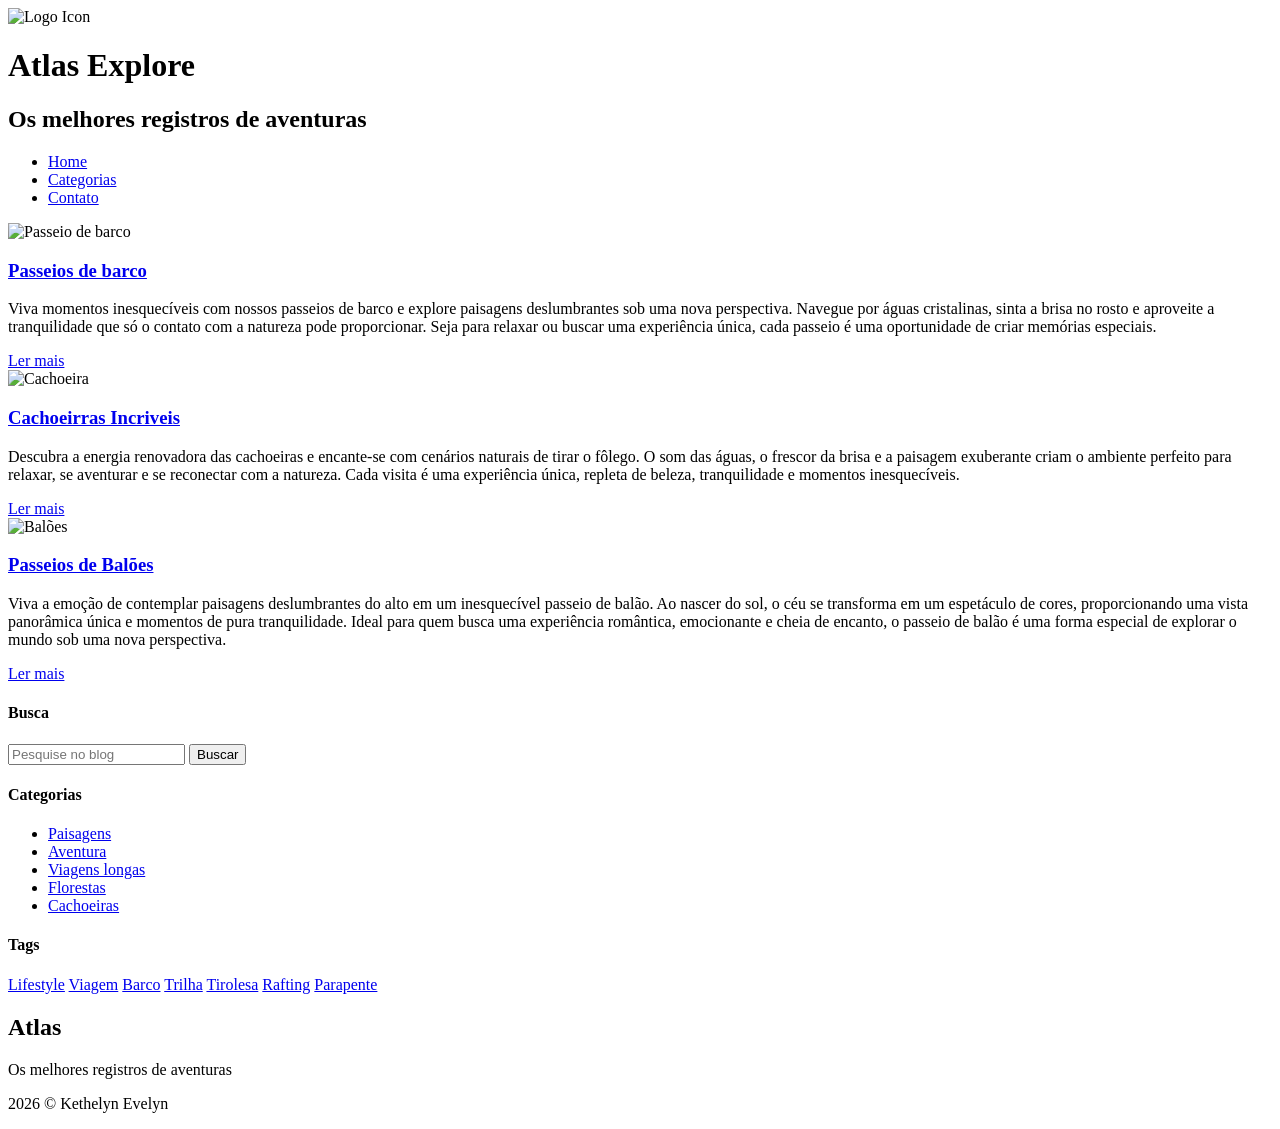
==== index.html @ 81e40a63 "Update and rename Atlas Explore/index.html to index.html" ====
<!DOCTYPE html>
<html lang="en">
  <head>
    <meta charset="UTF-8" />
    <meta http-equiv="X-UA-Compatible" content="IE=edge" />
    <meta name="viewport" content="width=device-width, initial-scale=1.0" />
    <title>Blog Semântico</title>
    <link rel="stylesheet" href="css/styles.css" />
    <link rel="stylesheet" href="categorias.css" />
    
  </head>
  <body>
    <header class="header-container">
  <img src="img/ChatGPT Image 1 de mar. de 2026, 18_21_22.png" alt="Logo Icon" class="logo-img">
  <h1 class="atlas-title">Atlas Explore</h1>
</header>
    <nav id="navbar">
      <div id="navbar-inner">
        <h2>Os melhores registros de aventuras</h2>
        <ul id="nav-links">
          <li><a href="#">Home</a></li>
          <li><a href="categorias.html">Categorias</a></li>
          <li><a href="contato.html">Contato</a></li>
        </ul>
      </div>
    </nav>
    <div class="container">
      <main id="posts-container">
        <article class="post">
          <img src="img/f1.jpg" alt="Passeio de barco" />
          <h3 class="title"><a href="#">Passeios de barco</a></h3>
          <p class="description">
            Viva momentos inesquecíveis com nossos passeios de barco e explore paisagens deslumbrantes sob uma nova perspectiva. Navegue por águas cristalinas, sinta a brisa no rosto e aproveite a tranquilidade que só o contato com a natureza pode proporcionar. Seja para relaxar ou buscar uma experiência única, cada passeio é uma oportunidade de criar memórias especiais.
          </p>
          <a href="#">Ler mais</a>
        </article>
        <article class="post">
          <img src="img/f2.jpg" alt="Cachoeira" />
          <h3 class="title"><a href="#">Cachoeirras Incriveis</a></h3>
          <p class="description">
            Descubra a energia renovadora das cachoeiras e encante-se com cenários naturais de tirar o fôlego. O som das águas, o frescor da brisa e a paisagem exuberante criam o ambiente perfeito para relaxar, se aventurar e se reconectar com a natureza. Cada visita é uma experiência única, repleta de beleza, tranquilidade e momentos inesquecíveis.
          </p>
          <a href="#">Ler mais</a>
        </article>
        <article class="post">
          <img src="img/f3.jpg" alt="Balões" />
          <h3 class="title"><a href="#">Passeios de Balões</a></h3>
          <p class="description">
            Viva a emoção de contemplar paisagens deslumbrantes do alto em um inesquecível passeio de balão. Ao nascer do sol, o céu se transforma em um espetáculo de cores, proporcionando uma vista panorâmica única e momentos de pura tranquilidade. Ideal para quem busca uma experiência romântica, emocionante e cheia de encanto, o passeio de balão é uma forma especial de explorar o mundo sob uma nova perspectiva.
          </p>
          <a href="#">Ler mais</a>
        </article>
      </main>
      <aside id="sidebar">
        <section id="search-bar">
          <h4>Busca</h4>
          <form>
            <input type="text" placeholder="Pesquise no blog" />
            <input type="submit" value="Buscar" />
          </form>
        </section>
        <section id="categories">
          <h4>Categorias</h4>
          <nav>
            <ul>
              <li><a href="#">Paisagens</a></li>
              <li><a href="#">Aventura</a></li>
              <li><a href="#">Viagens longas</a></li>
              <li><a href="#">Florestas</a></li>
              <li><a href="#">Cachoeiras</a></li>
            </ul>
          </nav>
        </section>
        <section id="tags">
          <h4>Tags</h4>
          <div id="tags-container">
            <a href="#">Lifestyle</a>
            <a href="#">Viagem</a>
            <a href="#">Barco</a>
            <a href="#">Trilha</a>
            <a href="#">Tirolesa</a>
            <a href="#">Rafting</a>
            <a href="#">Parapente</a>
          </div>
        </section>
      </aside>
    </div>
    <footer id="footer">
      <h2>Atlas</h2>
      <p>Os melhores registros de aventuras</p>
      <p>2026 © Kethelyn Evelyn</p>
    </footer>
  </body>
</html>
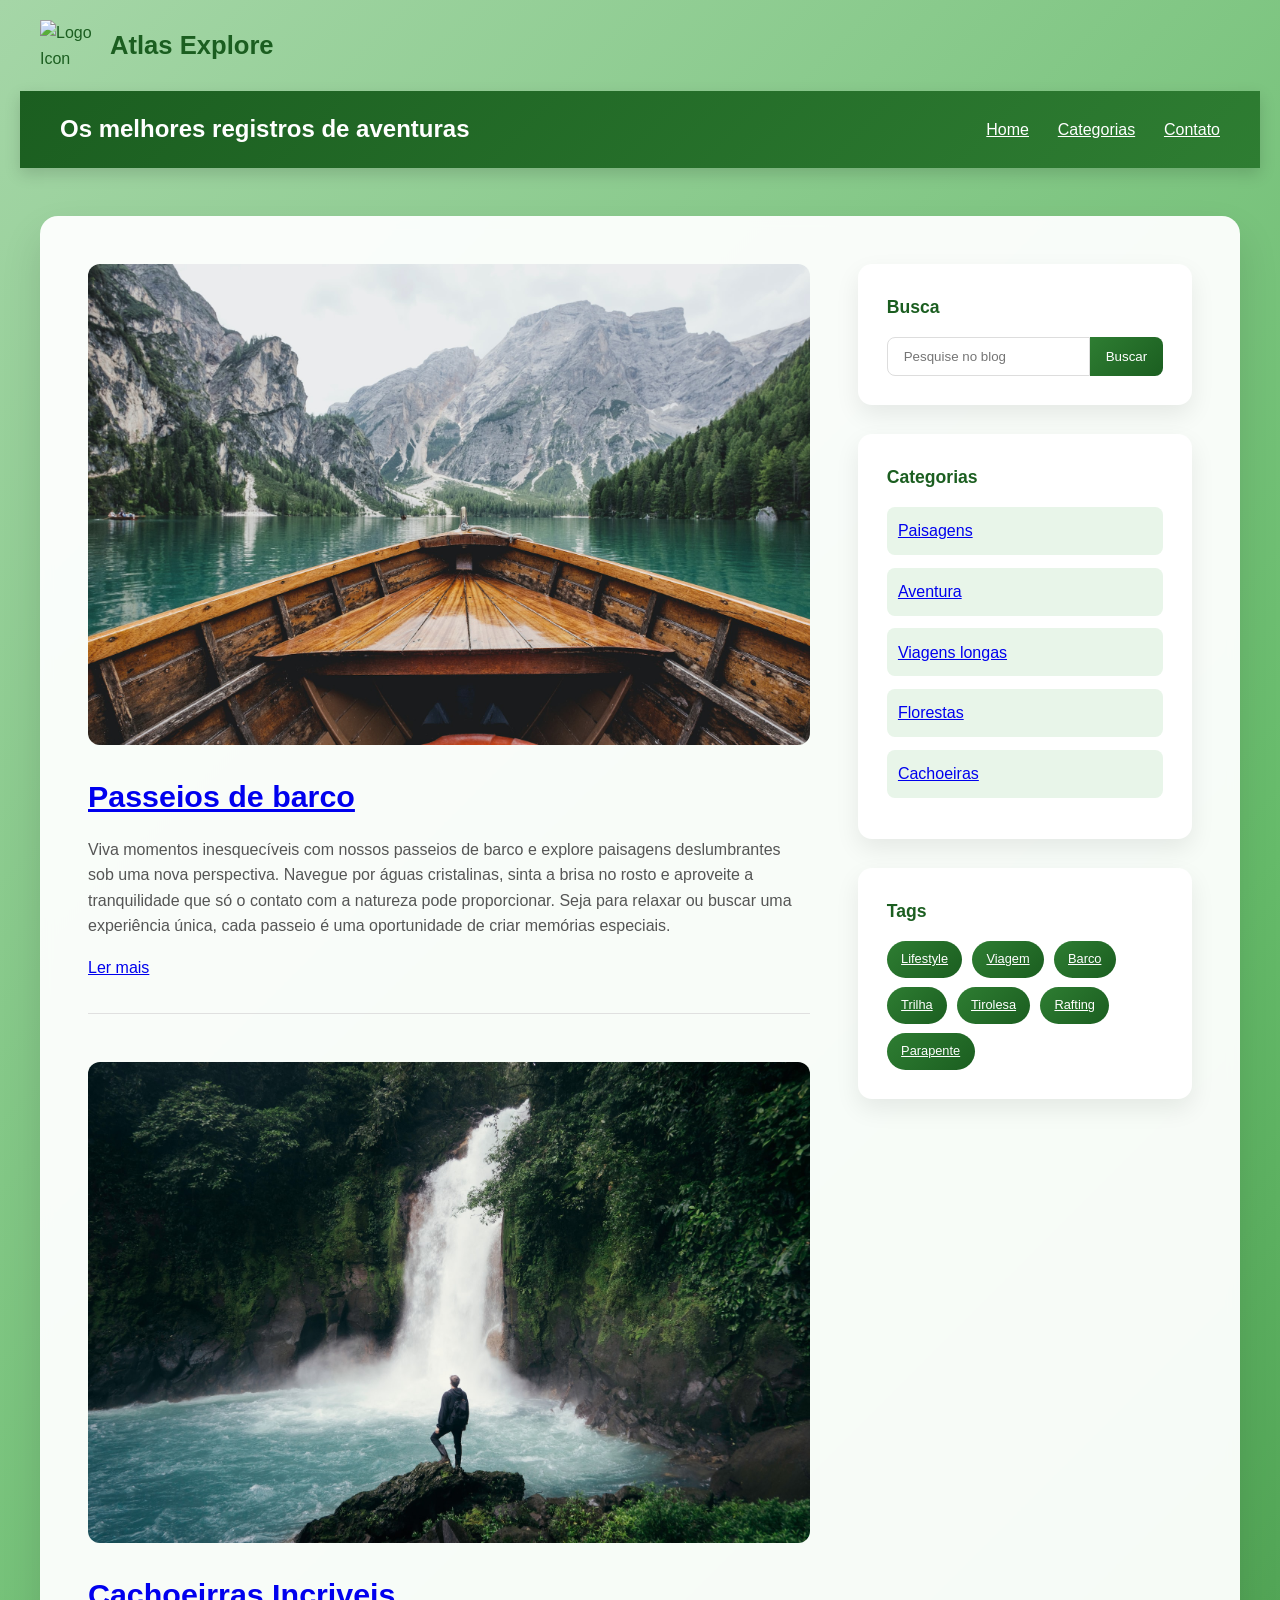
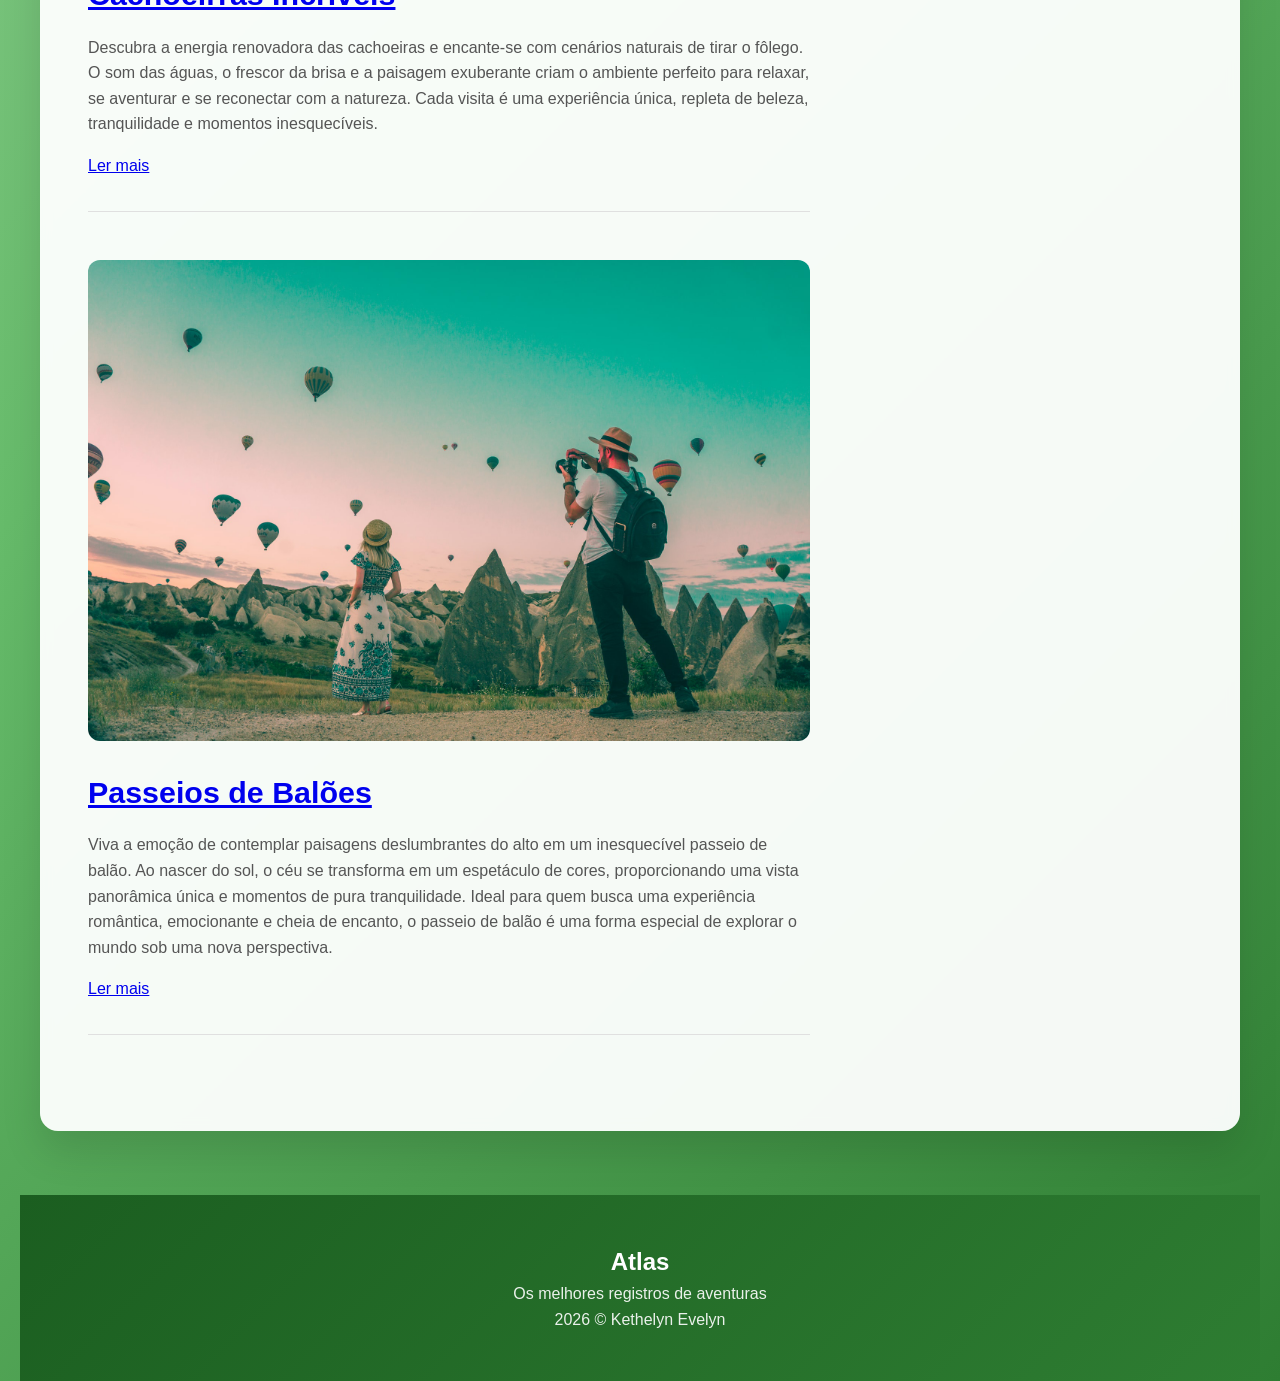
==== commit 434cecfe: "Add files via upload" ====
--- a/index.html
+++ b/index.html
@@ -91,4 +91,4 @@
       <p>2026 © Kethelyn Evelyn</p>
     </footer>
   </body>
-</html>
+</html>
--- a/css/styles.css
+++ b/css/styles.css
@@ -0,0 +1,258 @@
+/* ================= RESET ================= */
+* {
+  margin: 0;
+  padding: 0;
+  box-sizing: border-box;
+}
+
+/* ================= BASE ================= */
+body {
+  font-family: 'Segoe UI', Arial, sans-serif;
+  background: linear-gradient(135deg, #A5D6A7 0%, #66BB6A 100%);
+  color: #1B5E20;
+  min-height: 100vh;
+  line-height: 1.6;
+}
+
+/* ================= HEADER ================= */
+.header-container {
+  display: flex;
+  align-items: center;
+  gap: 15px;
+  padding: 20px;
+}
+
+.logo-img {
+  width: 55px;
+  height: auto;
+}
+
+.atlas-title {
+  font-size: 1.6rem;
+  font-weight: 700;
+}
+
+/* ================= NAVBAR ================= */
+#navbar {
+  background: linear-gradient(135deg, #1B5E20, #2E7D32);
+  padding: 1.2rem 2.5rem;
+  box-shadow: 0 6px 15px rgba(0, 0, 0, 0.15);
+}
+
+#navbar-inner {
+  display: flex;
+  justify-content: space-between;
+  align-items: center;
+  max-width: 1200px;
+  margin: 0 auto;
+  color: white;
+}
+
+#navbar a {
+  color: white;
+  font-weight: 500;
+  position: relative;
+}
+
+#navbar a::after {
+  content: "";
+  position: absolute;
+  width: 0%;
+  height: 2px;
+  left: 0;
+  bottom: -4px;
+  background: #A5D6A7;
+  transition: 0.3s;
+}
+
+#navbar a:hover::after {
+  width: 100%;
+}
+
+#nav-links {
+  display: flex;
+  gap: 1.8rem;
+  list-style: none;
+}
+
+/* ================= CONTAINER PRINCIPAL ================= */
+.container {
+  display: flex;
+  gap: 3rem;
+  max-width: 1200px;
+  margin: 3rem auto;
+  padding: 3rem;
+  background: rgba(255, 255, 255, 0.95);
+  backdrop-filter: blur(6px);
+  border-radius: 18px;
+  box-shadow: 0 20px 40px rgba(0, 0, 0, 0.12);
+}
+
+/* ================= POSTS ================= */
+#posts-container {
+  flex: 3 1 0;
+}
+
+.post {
+  margin-bottom: 3rem;
+  padding-bottom: 2rem;
+  border-bottom: 1px solid #e0e0e0;
+}
+
+.post img {
+  width: 100%;
+  border-radius: 12px;
+  margin-bottom: 1.2rem;
+  transition: 0.4s ease;
+}
+
+.post img:hover {
+  transform: scale(1.02);
+}
+
+.title {
+  font-size: 1.9rem;
+  margin-bottom: 1rem;
+  font-weight: 700;
+}
+
+.description {
+  margin-bottom: 1rem;
+  color: #555;
+}
+
+.author {
+  font-weight: 600;
+  color: #2E7D32;
+}
+
+/* ================= SIDEBAR ================= */
+#sidebar {
+  flex: 1 1 0;
+}
+
+#search-bar,
+#categories,
+#tags {
+  background: #ffffff;
+  padding: 1.8rem;
+  border-radius: 14px;
+  margin-bottom: 1.8rem;
+  box-shadow: 0 10px 25px rgba(0, 0, 0, 0.08);
+}
+
+#search-bar h4,
+#categories h4,
+#tags h4 {
+  margin-bottom: 1rem;
+  font-size: 1.1rem;
+  font-weight: 600;
+}
+
+/* ================= BUSCA ================= */
+#search-bar form {
+  display: flex;
+}
+
+#search-bar input {
+  padding: 0.7rem 1rem;
+  border: 1px solid #ddd;
+  outline: none;
+  transition: 0.3s;
+}
+
+#search-bar input[type="text"] {
+  flex: 1;
+  border-radius: 8px 0 0 8px;
+}
+
+#search-bar input[type="text"]:focus {
+  border-color: #2E7D32;
+}
+
+#search-bar input[type="submit"] {
+  background: linear-gradient(135deg, #2E7D32, #1B5E20);
+  color: white;
+  border: none;
+  border-radius: 0 8px 8px 0;
+  cursor: pointer;
+  transition: 0.3s;
+}
+
+#search-bar input[type="submit"]:hover {
+  opacity: 0.9;
+}
+
+/* ================= CATEGORIAS ================= */
+#categories ul {
+  list-style: none;
+}
+
+#categories li {
+  margin-bottom: 0.8rem;
+}
+
+#categories a {
+  display: block;
+  padding: 0.7rem;
+  background-color: #E8F5E9;
+  border-radius: 8px;
+  transition: 0.3s;
+}
+
+#categories a:hover {
+  background-color: #C8E6C9;
+  transform: translateX(5px);
+}
+
+/* ================= TAGS ================= */
+#tags-container {
+  display: flex;
+  flex-wrap: wrap;
+  gap: 0.6rem;
+}
+
+#tags-container a {
+  background: linear-gradient(135deg, #2E7D32, #1B5E20);
+  color: white;
+  padding: 0.5rem 0.9rem;
+  border-radius: 25px;
+  font-size: 0.8rem;
+  transition: 0.3s ease;
+}
+
+#tags-container a:hover {
+  transform: translateY(-3px);
+  box-shadow: 0 8px 15px rgba(0,0,0,0.15);
+}
+
+/* ================= FOOTER ================= */
+#footer {
+  background: linear-gradient(135deg, #1B5E20, #2E7D32);
+  color: white;
+  text-align: center;
+  padding: 3rem;
+  margin-top: 4rem;
+}
+
+#footer p {
+  opacity: 0.9;
+}
+
+/* ================= RESPONSIVO ================= */
+@media (max-width: 768px) {
+  .container {
+    flex-direction: column;
+    padding: 2rem;
+  }
+
+  #navbar-inner {
+    flex-direction: column;
+    gap: 1rem;
+  }
+
+  #nav-links {
+    flex-wrap: wrap;
+    justify-content: center;
+  }
+}
--- a/categorias.css
+++ b/categorias.css
@@ -0,0 +1,176 @@
+/* ================= BASE ================= */
+body {
+  font-family: 'Segoe UI', Arial, sans-serif;
+  background: linear-gradient(135deg, #A5D6A7 0%, #66BB6A 50%, #2E7D32 100%);
+  min-height: 100vh;
+  margin: 0;
+  padding: 0 20px;
+  color: #1B5E20;
+}
+
+/* ================= GRID ================= */
+.categories-grid {
+  display: grid;
+  grid-template-columns: repeat(auto-fit, minmax(240px, 1fr));
+  gap: 2.5rem;
+  padding: 3rem 0;
+}
+
+/* ================= BOTÕES DE NAVEGAÇÃO ================= */
+.navigation-buttons {
+  margin-top: 25px;
+  display: flex;
+  gap: 15px;
+  justify-content: center;
+  flex-wrap: wrap;
+}
+
+.btn {
+  padding: 12px 24px;
+  border-radius: 10px;
+  text-decoration: none;
+  font-weight: 600;
+  transition: all 0.3s ease;
+  display: inline-block;
+  letter-spacing: 0.5px;
+}
+
+/* Botão Home */
+.btn-home {
+  background: linear-gradient(135deg, #2E7D32, #1B5E20);
+  color: #ffffff;
+  box-shadow: 0 8px 18px rgba(0, 0, 0, 0.15);
+}
+
+.btn-home:hover {
+  transform: translateY(-3px);
+  box-shadow: 0 12px 25px rgba(0, 0, 0, 0.2);
+}
+
+/* Botão Contato */
+.btn-contact {
+  background-color: rgba(255, 255, 255, 0.9);
+  color: #2E7D32;
+  border: 2px solid #2E7D32;
+}
+
+.btn-contact:hover {
+  background-color: #2E7D32;
+  color: #ffffff;
+  transform: translateY(-3px);
+}
+
+/* ================= CARD ================= */
+.category-card {
+  background: rgba(255, 255, 255, 0.95);
+  backdrop-filter: blur(6px);
+  padding: 2.2rem;
+  text-align: center;
+  border-radius: 16px;
+  box-shadow: 0 15px 30px rgba(0, 0, 0, 0.08);
+  transition: all 0.35s ease;
+  text-decoration: none;
+  color: #1B5E20;
+  border: 1px solid rgba(0, 0, 0, 0.05);
+  position: relative;
+  overflow: hidden;
+}
+
+/* Linha decorativa superior animada */
+.category-card::before {
+  content: "";
+  position: absolute;
+  top: 0;
+  left: 0;
+  width: 100%;
+  height: 4px;
+  background: linear-gradient(90deg, #2E7D32, #66BB6A);
+  transform: scaleX(0);
+  transform-origin: left;
+  transition: transform 0.4s ease;
+}
+
+/* Hover */
+.category-card:hover {
+  transform: translateY(-10px);
+  box-shadow: 0 20px 40px rgba(0, 0, 0, 0.12);
+}
+
+.category-card:hover::before {
+  transform: scaleX(1);
+}
+
+/* Ícone */
+.category-icon {
+  font-size: 2.2rem;
+  margin-bottom: 15px;
+  display: block;
+}
+
+/* Título do Card */
+.category-card h2,
+.category-card h3 {
+  font-size: 1.3rem;
+  font-weight: 600;
+  margin-bottom: 10px;
+}
+
+/* Descrição */
+.category-description {
+  font-size: 0.9rem;
+  color: #555;
+}
+
+/* ================= TÍTULO DA PÁGINA ================= */
+.page-title {
+  text-align: center;
+  margin-top: 3rem;
+  font-size: 2.2rem;
+  font-weight: 700;
+  color: #1B5E20;
+  position: relative;
+}
+
+/* Linha decorativa */
+.page-title::after {
+  content: "";
+  display: block;
+  width: 70px;
+  height: 4px;
+  background: linear-gradient(90deg, #2E7D32, #66BB6A);
+  margin: 1rem auto 0;
+  border-radius: 2px;
+}
+
+/* Subtítulo */
+.section-subtitle {
+  text-align: center;
+  max-width: 600px;
+  margin: 15px auto 0;
+  padding: 12px 20px;
+  background: rgba(255, 255, 255, 0.85);
+  border-radius: 10px;
+  font-size: 0.95rem;
+  color: #2E7D32;
+  box-shadow: 0 8px 20px rgba(0, 0, 0, 0.05);
+}
+
+/* ================= FOOTER ================= */
+.footer-content {
+  background: linear-gradient(135deg, #2E7D32, #1B5E20);
+  color: white;
+  text-align: center;
+  padding: 3rem 1rem;
+  margin-top: 4rem;
+  border-radius: 20px 20px 0 0;
+}
+
+.footer-content h2 {
+  margin-bottom: 10px;
+}
+
+.footer-content p {
+  margin: 5px 0;
+  font-size: 0.9rem;
+  opacity: 0.9;
+}
